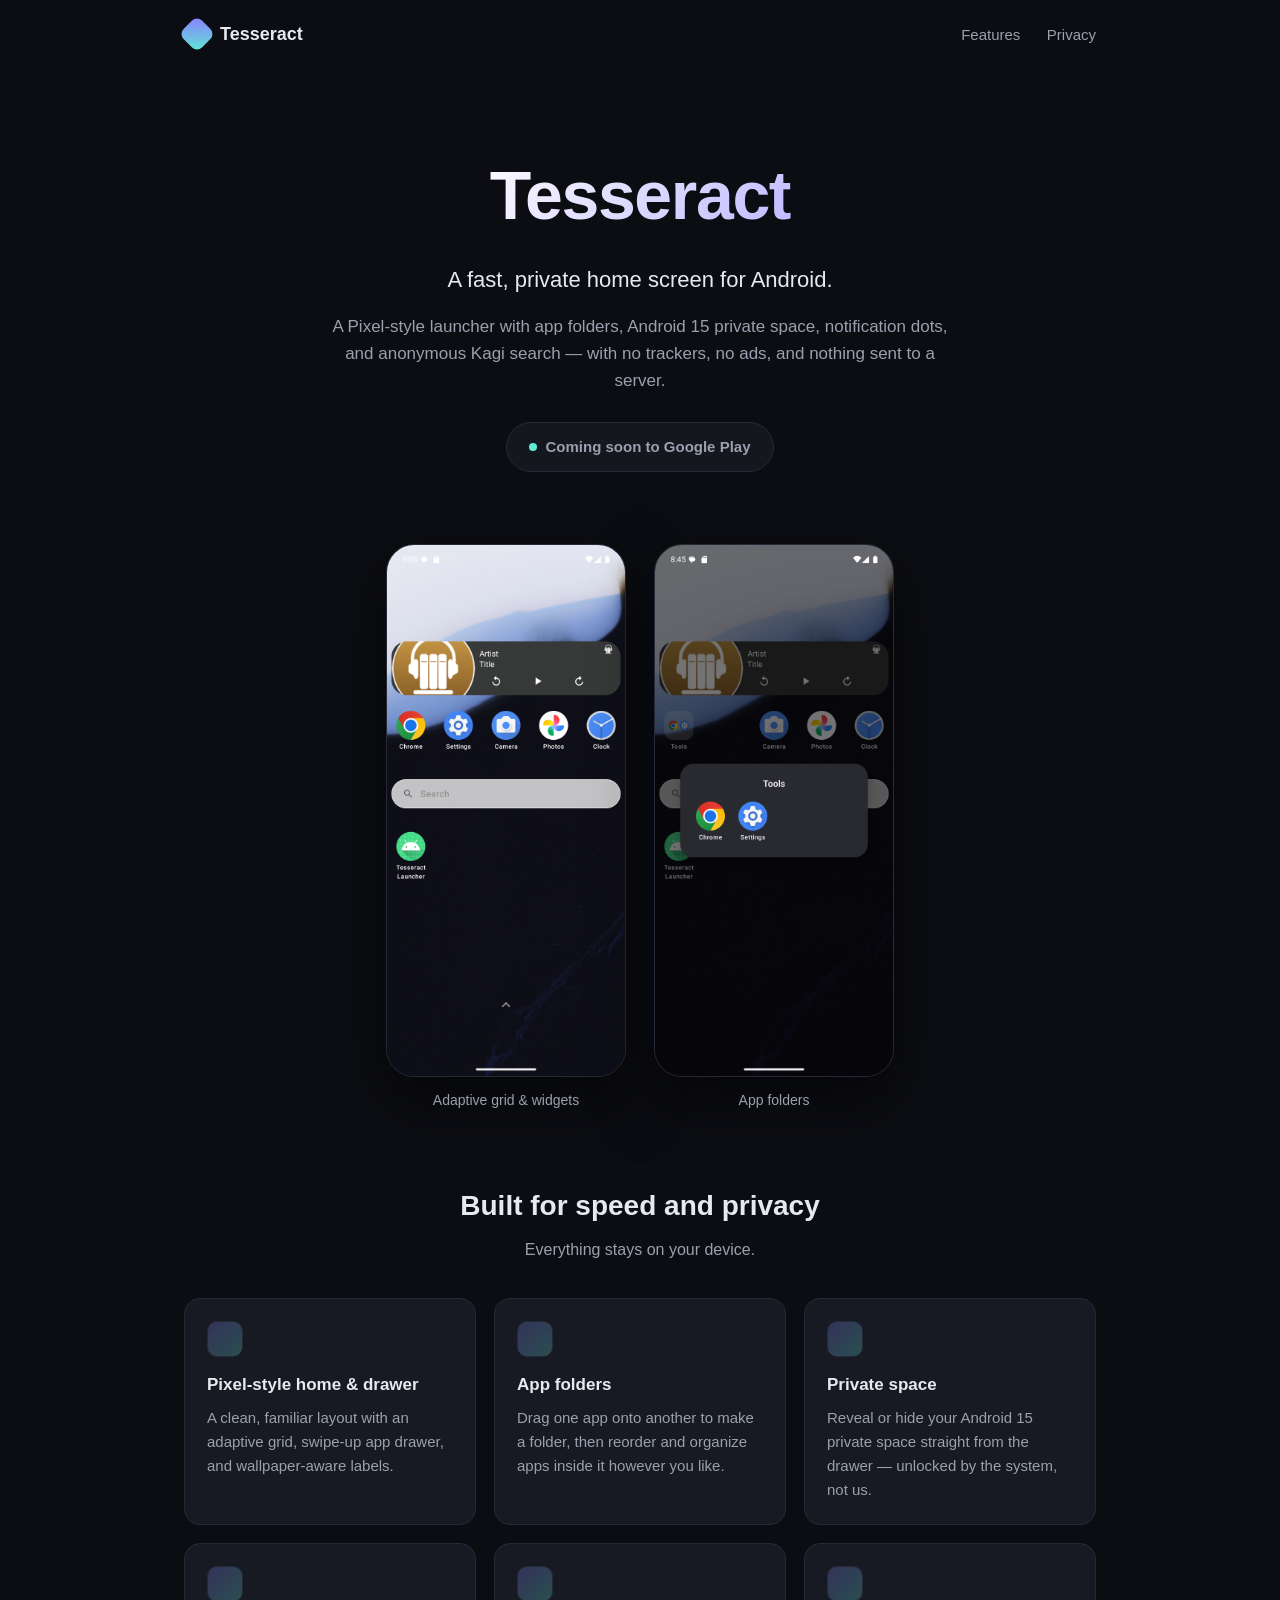
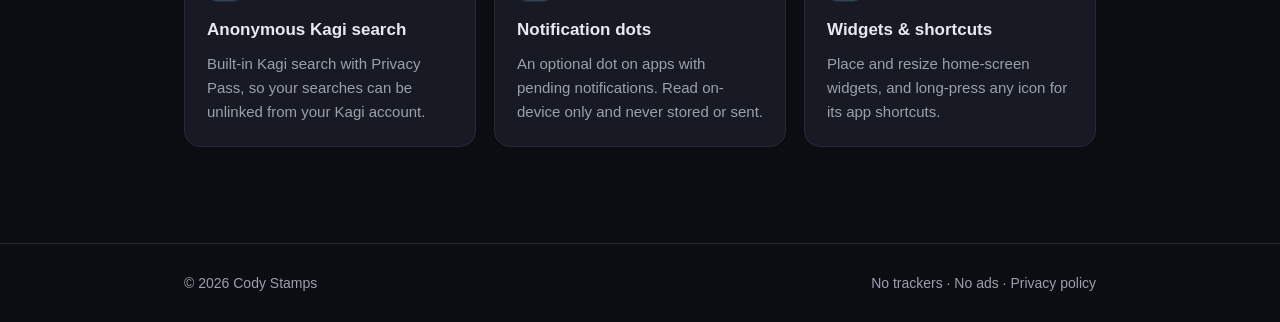
==== index.html @ 8ad53164 "Initial site: landing page + privacy policy for tesseract.codystamps.dev" ====
<!doctype html>
<html lang="en">
<head>
  <meta charset="utf-8" />
  <meta name="viewport" content="width=device-width, initial-scale=1" />
  <title>Tesseract — a fast, private home screen for Android</title>
  <meta name="description" content="Tesseract is a Pixel-style Android launcher with app folders, private space support, notification dots, and anonymous Kagi search. No trackers, no ads." />
  <meta property="og:title" content="Tesseract Launcher" />
  <meta property="og:description" content="A fast, private, Pixel-style home screen for Android." />
  <meta property="og:type" content="website" />
  <link rel="stylesheet" href="styles.css" />
</head>
<body>
  <nav class="nav">
    <div class="brand"><span class="glyph"></span> Tesseract</div>
    <div class="nav-links">
      <a href="#features">Features</a>
      <a href="/privacy/">Privacy</a>
    </div>
  </nav>

  <header class="hero wrap">
    <h1>Tesseract</h1>
    <p class="tagline">A fast, private home screen for Android.</p>
    <p class="lead">
      A Pixel-style launcher with app folders, Android&nbsp;15 private space,
      notification dots, and anonymous Kagi search — with no trackers, no ads,
      and nothing sent to a server.
    </p>
    <span class="badge"><span class="dot"></span> Coming soon to Google Play</span>
  </header>

  <section class="shots wrap">
    <figure>
      <img src="assets/screenshot-home.png" alt="Tesseract home screen" loading="lazy" />
      <figcaption>Adaptive grid &amp; widgets</figcaption>
    </figure>
    <figure>
      <img src="assets/screenshot-folder.png" alt="An open app folder in Tesseract" loading="lazy" />
      <figcaption>App folders</figcaption>
    </figure>
  </section>

  <main class="wrap" id="features">
    <h2 class="section-title">Built for speed and privacy</h2>
    <p class="section-sub">Everything stays on your device.</p>

    <div class="grid">
      <div class="card">
        <div class="ic"></div>
        <h3>Pixel-style home &amp; drawer</h3>
        <p>A clean, familiar layout with an adaptive grid, swipe-up app drawer, and wallpaper-aware labels.</p>
      </div>
      <div class="card">
        <div class="ic"></div>
        <h3>App folders</h3>
        <p>Drag one app onto another to make a folder, then reorder and organize apps inside it however you like.</p>
      </div>
      <div class="card">
        <div class="ic"></div>
        <h3>Private space</h3>
        <p>Reveal or hide your Android&nbsp;15 private space straight from the drawer — unlocked by the system, not us.</p>
      </div>
      <div class="card">
        <div class="ic"></div>
        <h3>Anonymous Kagi search</h3>
        <p>Built-in Kagi search with Privacy Pass, so your searches can be unlinked from your Kagi account.</p>
      </div>
      <div class="card">
        <div class="ic"></div>
        <h3>Notification dots</h3>
        <p>An optional dot on apps with pending notifications. Read on-device only and never stored or sent.</p>
      </div>
      <div class="card">
        <div class="ic"></div>
        <h3>Widgets &amp; shortcuts</h3>
        <p>Place and resize home-screen widgets, and long-press any icon for its app shortcuts.</p>
      </div>
    </div>
  </main>

  <footer>
    <div class="wrap">
      <span>© 2026 Cody Stamps</span>
      <span>No trackers · No ads · <a href="/privacy/">Privacy policy</a></span>
    </div>
  </footer>
</body>
</html>
---- styles.css ----
/* Tesseract Launcher site — no external fonts or CDNs, so the page makes zero
   third-party requests. */

:root {
  --bg: #0c0d12;
  --bg-elev: #15171f;
  --bg-card: #171a23;
  --border: #262a36;
  --text: #e7e9ef;
  --muted: #9aa0ad;
  --accent: #8b7cff;
  --accent-2: #5eead4;
  --radius: 16px;
  --maxw: 960px;
}

* { box-sizing: border-box; }

html { scroll-behavior: smooth; }

body {
  margin: 0;
  background: var(--bg);
  color: var(--text);
  font-family: -apple-system, BlinkMacSystemFont, "Segoe UI", Roboto, Helvetica,
    Arial, sans-serif;
  line-height: 1.6;
  -webkit-font-smoothing: antialiased;
}

a { color: var(--accent); text-decoration: none; }
a:hover { text-decoration: underline; }

.wrap { max-width: var(--maxw); margin: 0 auto; padding: 0 24px; }

/* Nav */
.nav {
  display: flex; align-items: center; justify-content: space-between;
  padding: 20px 24px; max-width: var(--maxw); margin: 0 auto;
}
.brand { display: flex; align-items: center; gap: 10px; font-weight: 700; font-size: 18px; }
.brand .glyph {
  width: 26px; height: 26px; border-radius: 7px;
  background: linear-gradient(135deg, var(--accent), var(--accent-2));
  display: inline-block;
  transform: rotate(45deg);
}
.nav-links a { color: var(--muted); margin-left: 22px; font-size: 15px; }

/* Hero */
.hero { text-align: center; padding: 72px 0 40px; }
.hero h1 {
  font-size: clamp(40px, 8vw, 68px); margin: 0 0 12px; letter-spacing: -0.02em;
  background: linear-gradient(135deg, #fff 30%, var(--accent));
  -webkit-background-clip: text; background-clip: text; color: transparent;
}
.hero .tagline { font-size: clamp(18px, 3vw, 22px); color: var(--text); margin: 0 0 16px; }
.hero p.lead { color: var(--muted); max-width: 620px; margin: 0 auto 28px; font-size: 17px; }

.badge {
  display: inline-flex; align-items: center; gap: 8px;
  padding: 12px 22px; border-radius: 999px;
  border: 1px solid var(--border); background: var(--bg-elev);
  color: var(--muted); font-weight: 600; font-size: 15px;
}
.badge .dot { width: 8px; height: 8px; border-radius: 50%; background: var(--accent-2); }

/* Screenshots */
.shots {
  display: flex; gap: 28px; justify-content: center; flex-wrap: wrap;
  padding: 32px 0 8px;
}
.shots figure { margin: 0; text-align: center; }
.shots img {
  width: 240px; max-width: 70vw; border-radius: 28px;
  border: 1px solid var(--border); box-shadow: 0 24px 60px rgba(0,0,0,0.5);
  display: block;
}
.shots figcaption { color: var(--muted); font-size: 14px; margin-top: 12px; }

/* Features */
.section-title { text-align: center; font-size: 28px; margin: 64px 0 8px; }
.section-sub { text-align: center; color: var(--muted); margin: 0 0 36px; }
.grid {
  display: grid; grid-template-columns: repeat(auto-fit, minmax(240px, 1fr));
  gap: 18px; padding-bottom: 24px;
}
.card {
  background: var(--bg-card); border: 1px solid var(--border);
  border-radius: var(--radius); padding: 22px;
}
.card h3 { margin: 0 0 8px; font-size: 17px; }
.card p { margin: 0; color: var(--muted); font-size: 15px; }
.card .ic {
  width: 36px; height: 36px; border-radius: 10px; margin-bottom: 14px;
  background: linear-gradient(135deg, rgba(139,124,255,0.25), rgba(94,234,212,0.25));
  border: 1px solid var(--border);
}

/* Footer */
footer {
  border-top: 1px solid var(--border); margin-top: 72px;
  padding: 28px 0; color: var(--muted); font-size: 14px;
}
footer .wrap { display: flex; justify-content: space-between; flex-wrap: wrap; gap: 12px; }
footer a { color: var(--muted); }

/* Article (privacy policy) */
.article { padding: 48px 0 8px; }
.article h1 { font-size: 36px; margin: 0 0 6px; letter-spacing: -0.01em; }
.article .updated { color: var(--muted); margin: 0 0 32px; font-size: 15px; }
.article h2 { font-size: 21px; margin: 36px 0 10px; }
.article p, .article li { color: #cfd3dd; }
.article ul { padding-left: 22px; }
.article li { margin: 6px 0; }
.back { display: inline-block; margin: 28px 0 0; color: var(--muted); }
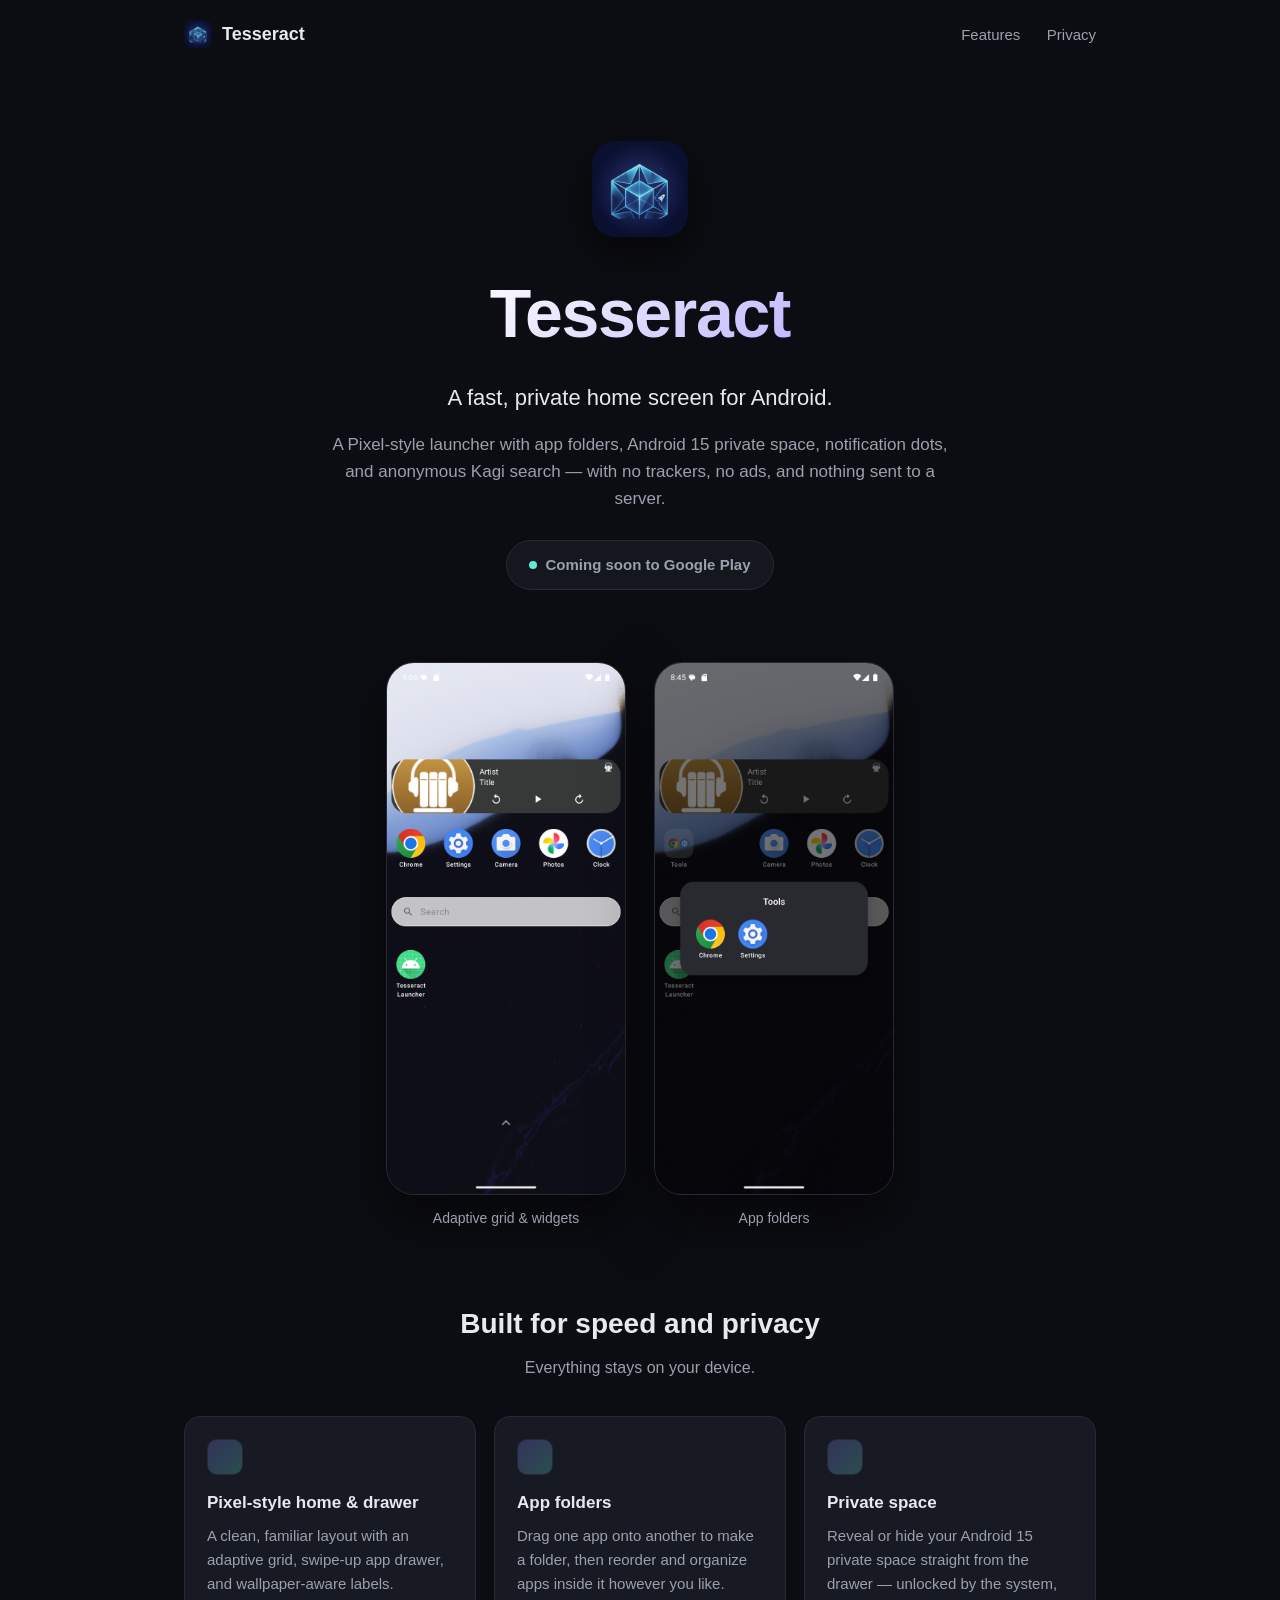
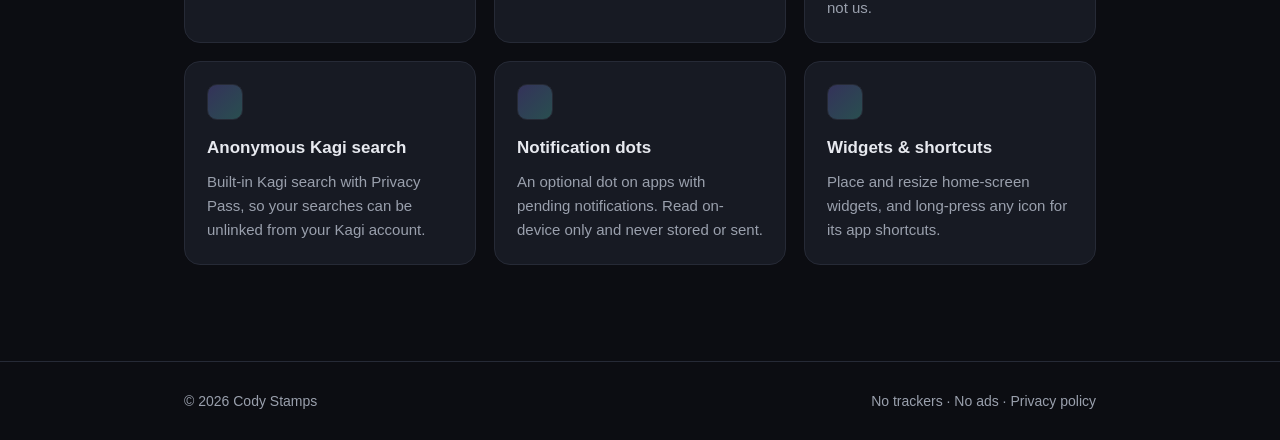
==== commit e8efba96: "Add Tesseract logo: favicon, apple-touch-icon, nav mark, hero emblem, og:image" ====
--- a/index.html
+++ b/index.html
@@ -8,11 +8,14 @@
   <meta property="og:title" content="Tesseract Launcher" />
   <meta property="og:description" content="A fast, private, Pixel-style home screen for Android." />
   <meta property="og:type" content="website" />
+  <meta property="og:image" content="https://tesseract.codystamps.dev/assets/og-image.png" />
+  <link rel="icon" type="image/png" href="/favicon.png" />
+  <link rel="apple-touch-icon" href="/apple-touch-icon.png" />
   <link rel="stylesheet" href="styles.css" />
 </head>
 <body>
   <nav class="nav">
-    <div class="brand"><span class="glyph"></span> Tesseract</div>
+    <div class="brand"><img class="logo" src="/assets/icon.png" alt="" width="28" height="28" /> Tesseract</div>
     <div class="nav-links">
       <a href="#features">Features</a>
       <a href="/privacy/">Privacy</a>
@@ -20,6 +23,7 @@
   </nav>
 
   <header class="hero wrap">
+    <img class="hero-logo" src="/assets/icon.png" alt="Tesseract Launcher logo" width="96" height="96" />
     <h1>Tesseract</h1>
     <p class="tagline">A fast, private home screen for Android.</p>
     <p class="lead">
--- a/styles.css
+++ b/styles.css
@@ -39,16 +39,15 @@
   padding: 20px 24px; max-width: var(--maxw); margin: 0 auto;
 }
 .brand { display: flex; align-items: center; gap: 10px; font-weight: 700; font-size: 18px; }
-.brand .glyph {
-  width: 26px; height: 26px; border-radius: 7px;
-  background: linear-gradient(135deg, var(--accent), var(--accent-2));
-  display: inline-block;
-  transform: rotate(45deg);
-}
+.brand .logo { width: 28px; height: 28px; border-radius: 8px; display: block; }
 .nav-links a { color: var(--muted); margin-left: 22px; font-size: 15px; }
 
 /* Hero */
 .hero { text-align: center; padding: 72px 0 40px; }
+.hero-logo {
+  width: 96px; height: 96px; border-radius: 24px; display: block;
+  margin: 0 auto 22px; box-shadow: 0 16px 44px rgba(0,0,0,0.55);
+}
 .hero h1 {
   font-size: clamp(40px, 8vw, 68px); margin: 0 0 12px; letter-spacing: -0.02em;
   background: linear-gradient(135deg, #fff 30%, var(--accent));
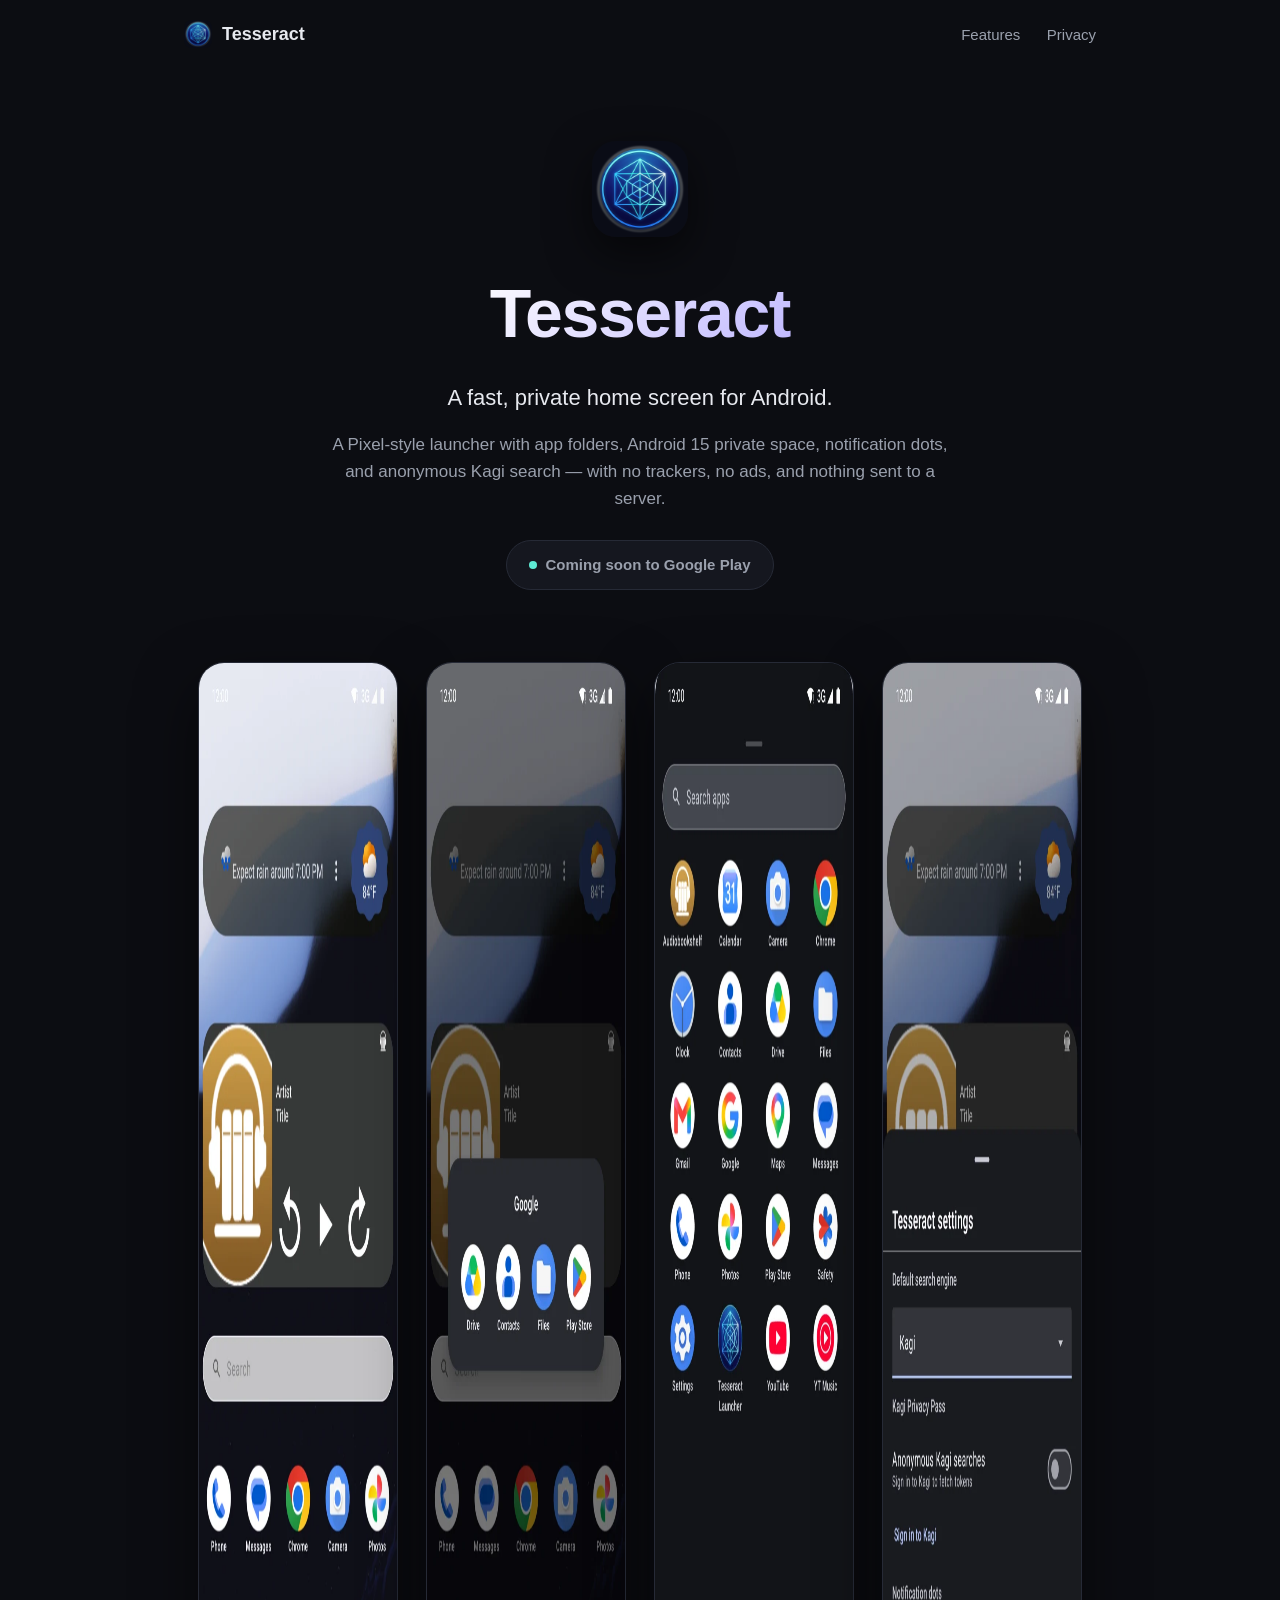
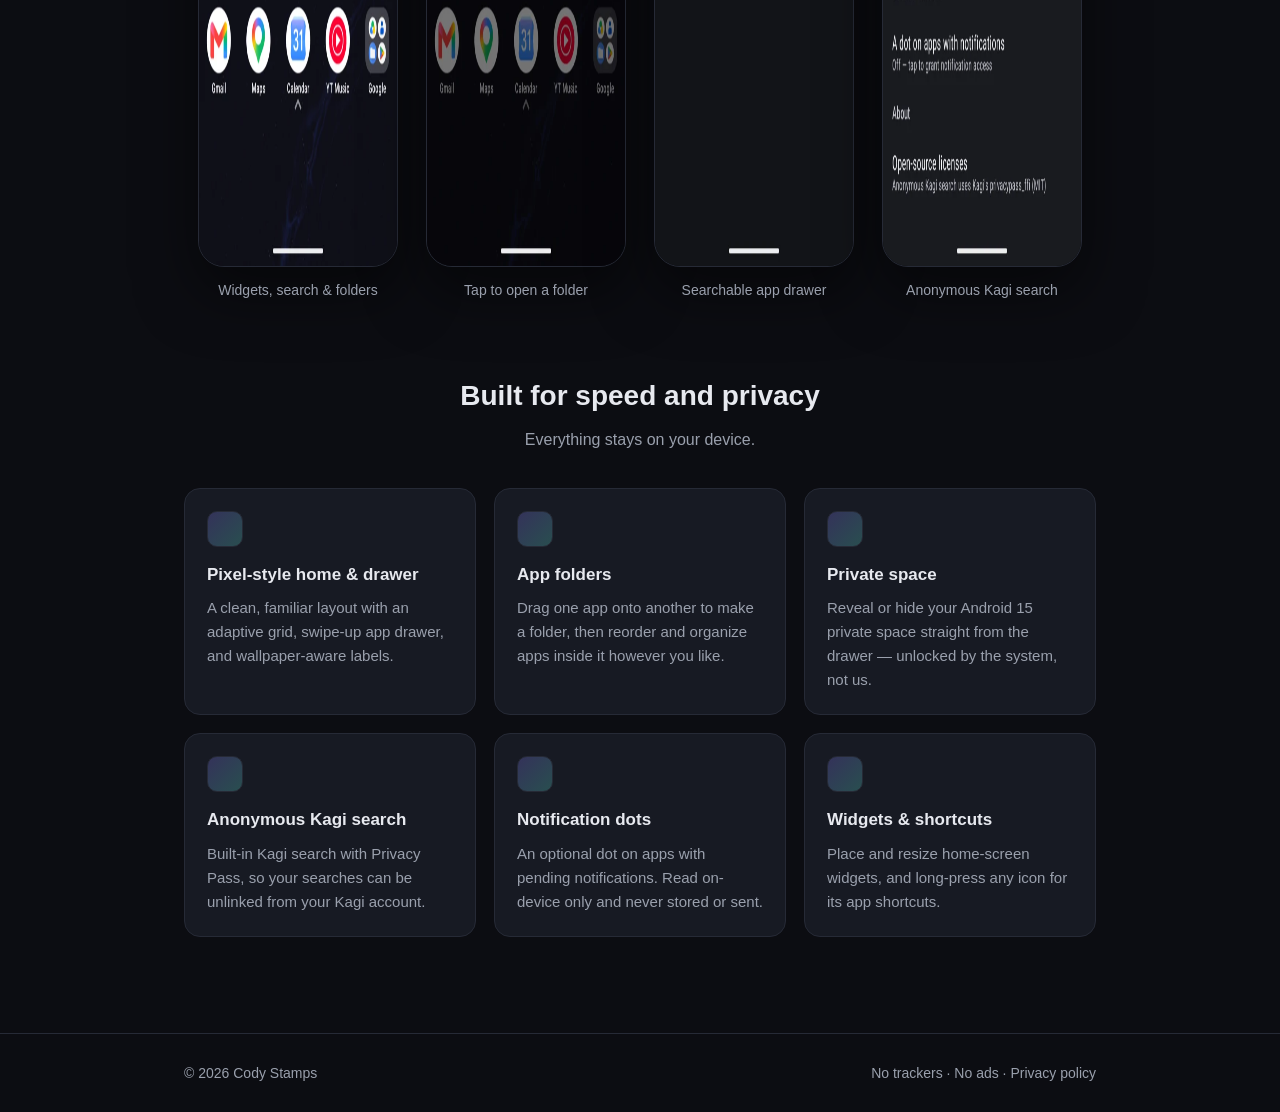
==== commit 65393ea3: "Add real device screenshots: home (widgets+folder), folder, drawer, settings" ====
--- a/index.html
+++ b/index.html
@@ -36,12 +36,20 @@
 
   <section class="shots wrap">
     <figure>
-      <img src="assets/screenshot-home.png" alt="Tesseract home screen" loading="lazy" />
-      <figcaption>Adaptive grid &amp; widgets</figcaption>
+      <img src="assets/screenshot-home.webp" width="540" height="1205" alt="Tesseract home screen with widgets, a search bar, and an app folder" loading="lazy" />
+      <figcaption>Widgets, search &amp; folders</figcaption>
     </figure>
     <figure>
-      <img src="assets/screenshot-folder.png" alt="An open app folder in Tesseract" loading="lazy" />
-      <figcaption>App folders</figcaption>
+      <img src="assets/screenshot-folder.webp" width="540" height="1205" alt="An open app folder in Tesseract" loading="lazy" />
+      <figcaption>Tap to open a folder</figcaption>
+    </figure>
+    <figure>
+      <img src="assets/screenshot-drawer.webp" width="540" height="1205" alt="The searchable Tesseract app drawer" loading="lazy" />
+      <figcaption>Searchable app drawer</figcaption>
+    </figure>
+    <figure>
+      <img src="assets/screenshot-settings.webp" width="540" height="1205" alt="Tesseract settings showing anonymous Kagi search" loading="lazy" />
+      <figcaption>Anonymous Kagi search</figcaption>
     </figure>
   </section>
 
--- a/styles.css
+++ b/styles.css
@@ -71,7 +71,7 @@
 }
 .shots figure { margin: 0; text-align: center; }
 .shots img {
-  width: 240px; max-width: 70vw; border-radius: 28px;
+  width: 200px; max-width: 60vw; border-radius: 26px;
   border: 1px solid var(--border); box-shadow: 0 24px 60px rgba(0,0,0,0.5);
   display: block;
 }
